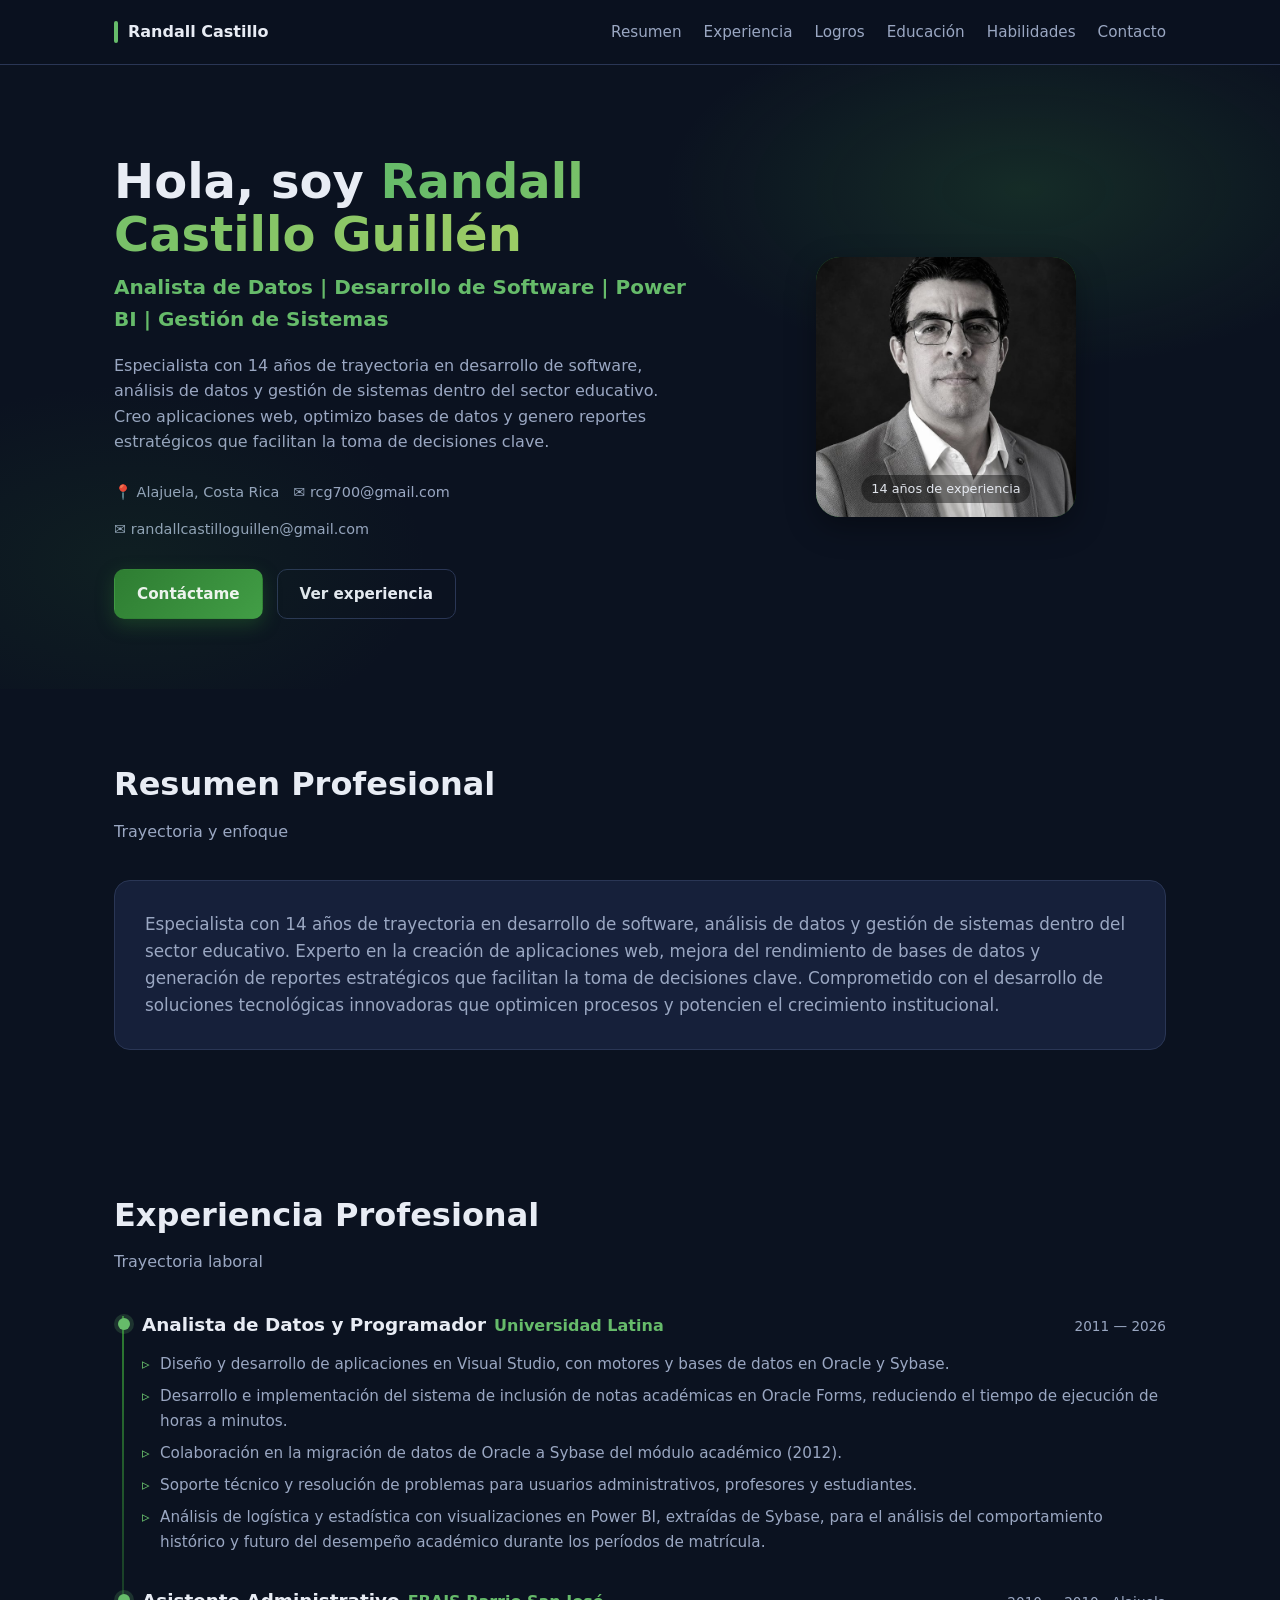
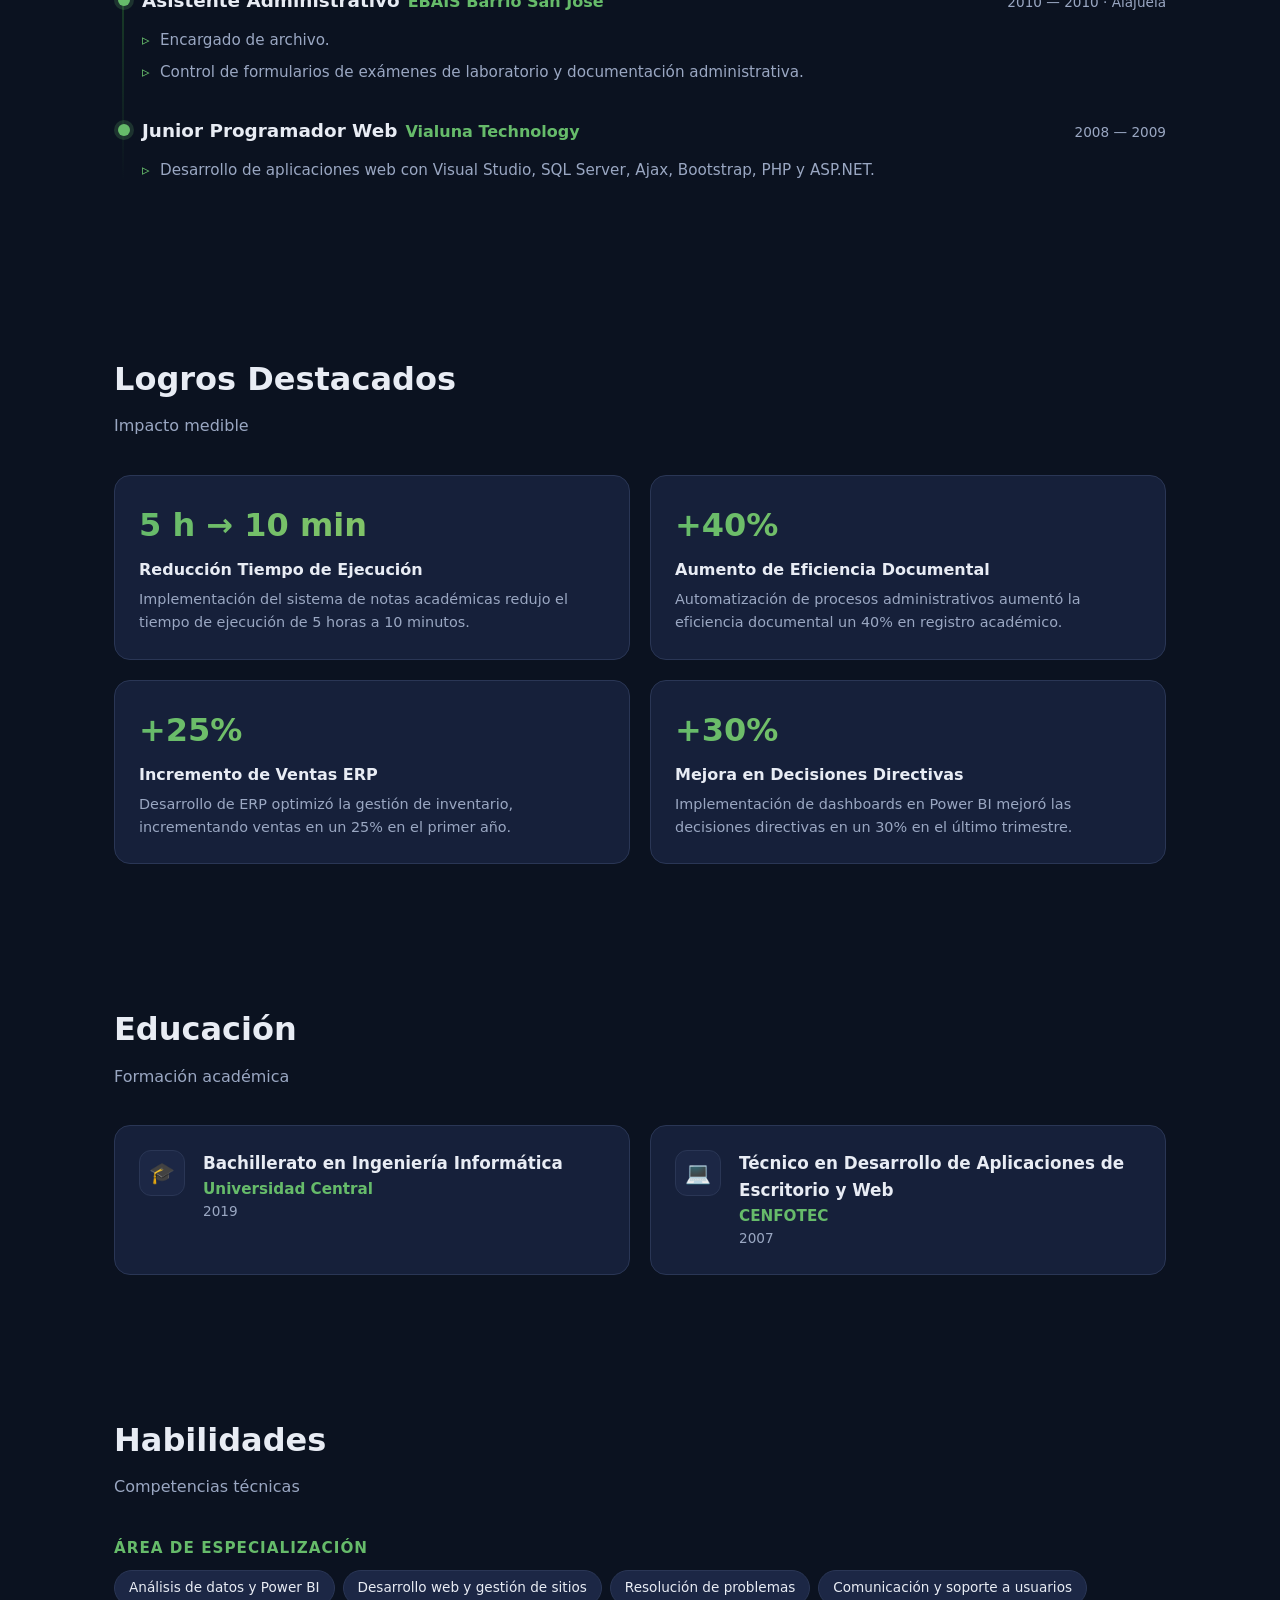
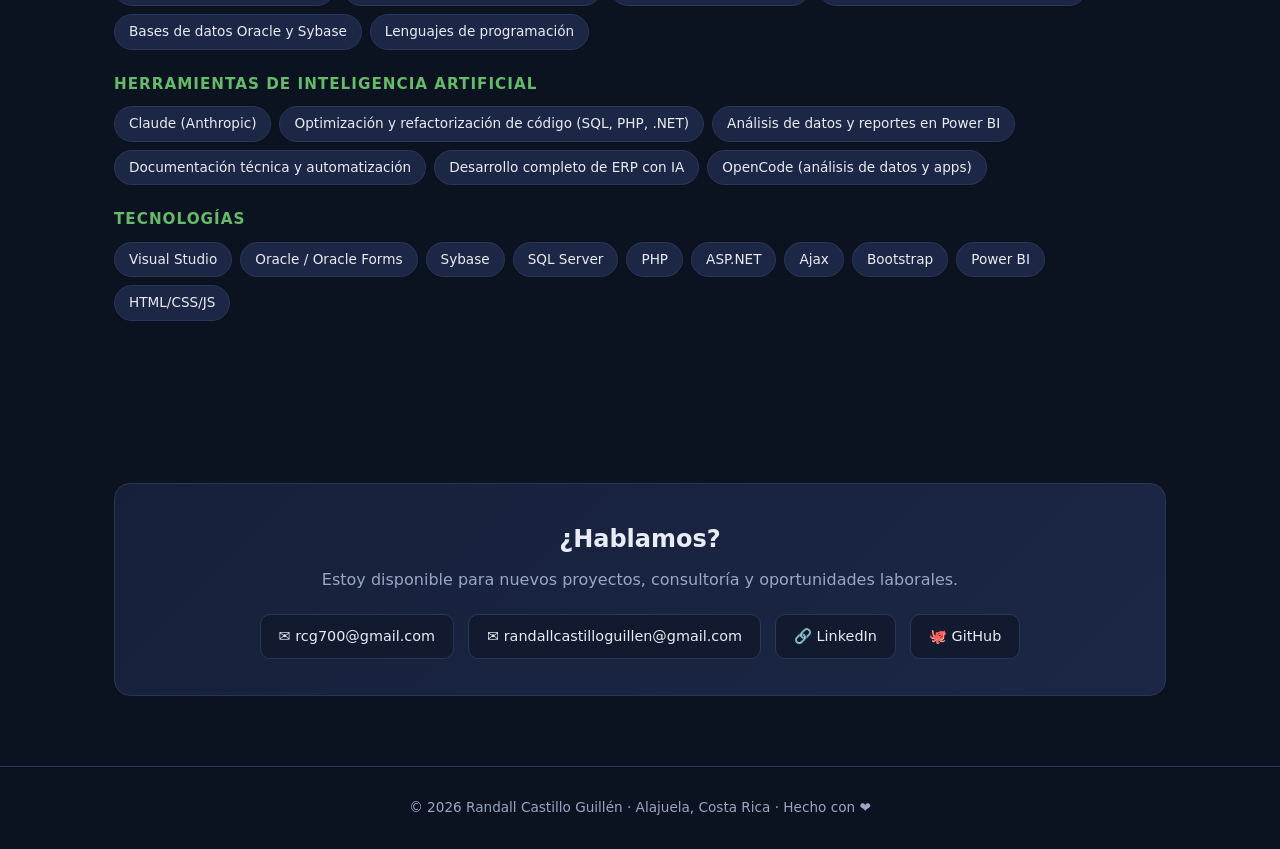
==== index.html @ 403d32d6 "Initial commit: CV web page for Randall Castillo Guillen" ====
<!DOCTYPE html>
<html lang="es">
<head>
<meta charset="UTF-8">
<meta name="viewport" content="width=device-width, initial-scale=1.0">
<title>Randall Castillo Guillén — Analista de Datos & Desarrollador de Software</title>
<meta name="description" content="Portafolio profesional de Randall Castillo Guillén: Analista de Datos, Desarrollo de Software, Power BI y Gestión de Sistemas. Alajuela, Costa Rica.">
<meta name="author" content="Randall Castillo Guillén">
<link rel="canonical" href="https://lab-linux.tailf228f3.ts.net:8443/cv/">
<link rel="icon" type="image/svg+xml" href="favicon.svg">
<link rel="preconnect" href="https://lab-linux.tailf228f3.ts.net">
<!-- Open Graph -->
<meta property="og:type" content="website">
<meta property="og:title" content="Randall Castillo Guillén — Analista de Datos & Desarrollador de Software">
<meta property="og:description" content="Portafolio profesional: Análisis de Datos, Desarrollo de Software, Power BI y Gestión de Sistemas. Alajuela, Costa Rica.">
<meta property="og:url" content="https://lab-linux.tailf228f3.ts.net:8443/cv/">
<meta property="og:image" content="https://lab-linux.tailf228f3.ts.net:8443/cv/profile.jpg">
<meta property="og:locale" content="es_CR">
<!-- Twitter -->
<meta name="twitter:card" content="summary_large_image">
<meta name="twitter:title" content="Randall Castillo Guillén — Analista de Datos & Desarrollador de Software">
<meta name="twitter:description" content="Portafolio profesional: Análisis de Datos, Desarrollo de Software, Power BI y Gestión de Sistemas.">
<meta name="twitter:image" content="https://lab-linux.tailf228f3.ts.net:8443/cv/profile.jpg">
<link rel="stylesheet" href="styles.css">
</head>
<body>

<nav>
  <div class="container">
    <div class="logo logo7"><div class="bar"></div>Randall Castillo</div>
    <button class="menu-btn" id="menuBtn" aria-label="Menú" type="button">☰</button>
    <ul class="navlinks">
      <li><a href="#resumen">Resumen</a></li>
      <li><a href="#experiencia">Experiencia</a></li>
      <li><a href="#logros">Logros</a></li>
      <li><a href="#educacion">Educación</a></li>
      <li><a href="#habilidades">Habilidades</a></li>
      <li><a href="#contacto">Contacto</a></li>
    </ul>
  </div>
</nav>

<header class="hero">
  <div class="container">
    <div class="hero-grid">
      <div>
        <h1>Hola, soy <span class="name">Randall Castillo Guillén</span></h1>
        <div class="role">Analista de Datos | Desarrollo de Software | Power BI | Gestión de Sistemas</div>
        <p>Especialista con 14 años de trayectoria en desarrollo de software, análisis de datos y gestión de sistemas dentro del sector educativo. Creo aplicaciones web, optimizo bases de datos y genero reportes estratégicos que facilitan la toma de decisiones clave.</p>
        <div class="meta">
          <span>📍 Alajuela, Costa Rica</span>
          <span>✉️ rcg700@gmail.com</span>
          <span>✉️ randallcastilloguillen@gmail.com</span>
        </div>
        <div class="cta">
          <a class="btn btn-primary" href="#contacto">Contáctame</a>
          <a class="btn btn-ghost" href="#experiencia">Ver experiencia</a>
        </div>
      </div>
      <div class="avatar" aria-label="Foto de Randall Castillo Guillén">
        <img src="profile.jpg?v=2" alt="Foto de Randall Castillo Guillén" width="260" height="260" loading="lazy" decoding="async">
        <small>14 años de experiencia</small>
      </div>
    </div>
  </div>
</header>

<section id="resumen">
  <div class="container">
    <h2 class="section-title">Resumen Profesional</h2>
    <p class="section-sub">Trayectoria y enfoque</p>
    <div class="summary">
      <p>Especialista con 14 años de trayectoria en desarrollo de software, análisis de datos y gestión de sistemas dentro del sector educativo. Experto en la creación de aplicaciones web, mejora del rendimiento de bases de datos y generación de reportes estratégicos que facilitan la toma de decisiones clave. Comprometido con el desarrollo de soluciones tecnológicas innovadoras que optimicen procesos y potencien el crecimiento institucional.</p>
    </div>
  </div>
</section>

<section id="experiencia">
  <div class="container">
    <h2 class="section-title">Experiencia Profesional</h2>
    <p class="section-sub">Trayectoria laboral</p>
    <div class="timeline">
      <div class="titem">
        <div class="head">
          <h3>Analista de Datos y Programador</h3>
          <span class="org">Universidad Latina</span>
          <span class="date">2011 — 2026</span>
        </div>
        <ul>
          <li>Diseño y desarrollo de aplicaciones en Visual Studio, con motores y bases de datos en Oracle y Sybase.</li>
          <li>Desarrollo e implementación del sistema de inclusión de notas académicas en Oracle Forms, reduciendo el tiempo de ejecución de horas a minutos.</li>
          <li>Colaboración en la migración de datos de Oracle a Sybase del módulo académico (2012).</li>
          <li>Soporte técnico y resolución de problemas para usuarios administrativos, profesores y estudiantes.</li>
          <li>Análisis de logística y estadística con visualizaciones en Power BI, extraídas de Sybase, para el análisis del comportamiento histórico y futuro del desempeño académico durante los períodos de matrícula.</li>
        </ul>
      </div>
      <div class="titem">
        <div class="head">
          <h3>Asistente Administrativo</h3>
          <span class="org">EBAIS Barrio San José</span>
          <span class="date">2010 — 2010 · Alajuela</span>
        </div>
        <ul>
          <li>Encargado de archivo.</li>
          <li>Control de formularios de exámenes de laboratorio y documentación administrativa.</li>
        </ul>
      </div>
      <div class="titem">
        <div class="head">
          <h3>Junior Programador Web</h3>
          <span class="org">Vialuna Technology</span>
          <span class="date">2008 — 2009</span>
        </div>
        <ul>
          <li>Desarrollo de aplicaciones web con Visual Studio, SQL Server, Ajax, Bootstrap, PHP y ASP.NET.</li>
        </ul>
      </div>
    </div>
  </div>
</section>

<section id="logros">
  <div class="container">
    <h2 class="section-title">Logros Destacados</h2>
    <p class="section-sub">Impacto medible</p>
    <div class="grid grid-2">
      <div class="card ach">
        <div class="metric">5 h → 10 min</div>
        <h4>Reducción Tiempo de Ejecución</h4>
        <p>Implementación del sistema de notas académicas redujo el tiempo de ejecución de 5 horas a 10 minutos.</p>
      </div>
      <div class="card ach">
        <div class="metric">+40%</div>
        <h4>Aumento de Eficiencia Documental</h4>
        <p>Automatización de procesos administrativos aumentó la eficiencia documental un 40% en registro académico.</p>
      </div>
      <div class="card ach">
        <div class="metric">+25%</div>
        <h4>Incremento de Ventas ERP</h4>
        <p>Desarrollo de ERP optimizó la gestión de inventario, incrementando ventas en un 25% en el primer año.</p>
      </div>
      <div class="card ach">
        <div class="metric">+30%</div>
        <h4>Mejora en Decisiones Directivas</h4>
        <p>Implementación de dashboards en Power BI mejoró las decisiones directivas en un 30% en el último trimestre.</p>
      </div>
    </div>
  </div>
</section>

<section id="educacion">
  <div class="container">
    <h2 class="section-title">Educación</h2>
    <p class="section-sub">Formación académica</p>
    <div class="grid grid-2">
      <div class="card edu-item">
        <div class="edu-icon">🎓</div>
        <div>
          <h3>Bachillerato en Ingeniería Informática</h3>
          <div class="inst">Universidad Central</div>
          <div class="yr">2019</div>
        </div>
      </div>
      <div class="card edu-item">
        <div class="edu-icon">💻</div>
        <div>
          <h3>Técnico en Desarrollo de Aplicaciones de Escritorio y Web</h3>
          <div class="inst">CENFOTEC</div>
          <div class="yr">2007</div>
        </div>
      </div>
    </div>
  </div>
</section>

<section id="habilidades">
  <div class="container">
    <h2 class="section-title">Habilidades</h2>
    <p class="section-sub">Competencias técnicas</p>
    <div class="skill-group">
      <h4>Área de Especialización</h4>
      <div class="chips">
        <span class="chip">Análisis de datos y Power BI</span>
        <span class="chip">Desarrollo web y gestión de sitios</span>
        <span class="chip">Resolución de problemas</span>
        <span class="chip">Comunicación y soporte a usuarios</span>
        <span class="chip">Bases de datos Oracle y Sybase</span>
        <span class="chip">Lenguajes de programación</span>
      </div>
    </div>
    <div class="skill-group">
      <h4>Herramientas de Inteligencia Artificial</h4>
      <div class="chips">
        <span class="chip">Claude (Anthropic)</span>
        <span class="chip">Optimización y refactorización de código (SQL, PHP, .NET)</span>
        <span class="chip">Análisis de datos y reportes en Power BI</span>
        <span class="chip">Documentación técnica y automatización</span>
        <span class="chip">Desarrollo completo de ERP con IA</span>
        <span class="chip">OpenCode (análisis de datos y apps)</span>
      </div>
    </div>
    <div class="skill-group">
      <h4>Tecnologías</h4>
      <div class="chips">
        <span class="chip">Visual Studio</span>
        <span class="chip">Oracle / Oracle Forms</span>
        <span class="chip">Sybase</span>
        <span class="chip">SQL Server</span>
        <span class="chip">PHP</span>
        <span class="chip">ASP.NET</span>
        <span class="chip">Ajax</span>
        <span class="chip">Bootstrap</span>
        <span class="chip">Power BI</span>
        <span class="chip">HTML/CSS/JS</span>
      </div>
    </div>
  </div>
</section>

<section id="contacto">
  <div class="container">
    <div class="contact">
      <h3>¿Hablamos?</h3>
      <p>Estoy disponible para nuevos proyectos, consultoría y oportunidades laborales.</p>
      <div class="contact-links">
        <a href="mailto:rcg700@gmail.com">✉️ rcg700@gmail.com</a>
        <a href="mailto:randallcastilloguillen@gmail.com">✉️ randallcastilloguillen@gmail.com</a>
        <a href="https://www.linkedin.com/in/randall-castillol-5161174b/" target="_blank" rel="noopener noreferrer">🔗 LinkedIn</a>
        <a href="https://github.com/rcg700-cmd" target="_blank" rel="noopener noreferrer">🐙 GitHub</a>
      </div>
    </div>
  </div>
</section>

<footer>
  <div class="container">
    © 2026 Randall Castillo Guillén · Alajuela, Costa Rica · Hecho con ❤️
  </div>
</footer>

<script src="script.js" defer></script>
</body>
</html>
---- styles.css ----
:root{
  --bg:#0b1220;
  --bg2:#111a2e;
  --card:#16203a;
  --card2:#1c2745;
  --text:#e8ecf4;
  --muted:#9aa7c2;
  --accent:#2E7D32;
  --accent2:#43A047;
  --accent3:#66BB6A;
  --line:#2a3655;
  --shadow:0 10px 30px rgba(0,0,0,.35);
}
*{box-sizing:border-box;margin:0;padding:0}
html{scroll-behavior:smooth}
body{font-family:'Segoe UI',system-ui,-apple-system,Roboto,Arial,sans-serif;background:var(--bg);color:var(--text);line-height:1.6;overflow-x:hidden}
a{color:var(--accent3);text-decoration:none}
a:hover{text-decoration:underline}
.container{max-width:1100px;margin:0 auto;padding:0 24px}

/* NAV */
nav{position:sticky;top:0;z-index:50;background:rgba(11,18,32,.85);backdrop-filter:blur(10px);border-bottom:1px solid var(--line)}
nav .container{display:flex;align-items:center;justify-content:space-between;height:64px}
.logo7{display:flex;align-items:center;gap:10px;font-weight:600;font-size:1rem;color:var(--text)}
.logo7 .bar{width:4px;height:22px;background:var(--accent3);border-radius:2px}
.navlinks{display:flex;gap:22px;list-style:none}
.navlinks a{color:var(--muted);font-size:.95rem;transition:color .2s}
.navlinks a:hover{color:var(--text);text-decoration:none}
.menu-btn{display:none;background:none;border:none;color:var(--text);font-size:1.5rem;cursor:pointer}

/* HERO */
.hero{padding:90px 0 70px;position:relative;overflow:hidden}
.hero::before{content:'';position:absolute;inset:0;background:radial-gradient(600px 300px at 80% 20%,rgba(67,160,71,.18),transparent 60%),radial-gradient(500px 300px at 10% 80%,rgba(46,125,50,.12),transparent 60%);pointer-events:none}
.hero-grid{display:grid;grid-template-columns:1.3fr 1fr;gap:40px;align-items:center}
.hero h1{font-size:3rem;line-height:1.1;margin-bottom:10px}
.hero h1 .name{background:linear-gradient(90deg,var(--accent3),#9CCC65);-webkit-background-clip:text;background-clip:text;color:transparent}
.hero .role{font-size:1.25rem;color:var(--accent3);font-weight:600;margin-bottom:18px}
.hero p{color:var(--muted);max-width:560px;margin-bottom:26px}
.hero .meta{display:flex;flex-wrap:wrap;gap:14px;color:var(--muted);font-size:.9rem;margin-bottom:28px}
.hero .meta span{display:inline-flex;align-items:center;gap:6px}
.cta{display:flex;gap:14px;flex-wrap:wrap}
.btn{display:inline-block;padding:12px 22px;border-radius:10px;font-weight:600;font-size:.95rem;transition:transform .15s,box-shadow .2s;cursor:pointer;border:1px solid transparent}
.btn-primary{background:linear-gradient(135deg,var(--accent),var(--accent2));color:#fff;box-shadow:0 6px 18px rgba(46,125,50,.35)}
.btn-primary:hover{transform:translateY(-2px);text-decoration:none}
.btn-ghost{background:transparent;border-color:var(--line);color:var(--text)}
.btn-ghost:hover{border-color:var(--accent3);text-decoration:none}
.avatar{width:260px;height:260px;border-radius:24px;overflow:hidden;display:flex;align-items:center;justify-content:center;box-shadow:var(--shadow);margin:0 auto;position:relative;background:linear-gradient(135deg,var(--accent),#1B5E20)}
.avatar img{width:100%;height:100%;object-fit:cover;display:block}
.avatar small{position:absolute;bottom:14px;left:50%;transform:translateX(-50%);font-size:.8rem;font-weight:500;opacity:.95;background:rgba(0,0,0,.45);padding:4px 10px;border-radius:999px;white-space:nowrap}

/* SECTIONS */
section{padding:70px 0}
.section-title{font-size:2rem;margin-bottom:8px}
.section-sub{color:var(--muted);margin-bottom:36px;max-width:640px}
.card{background:var(--card);border:1px solid var(--line);border-radius:16px;padding:24px;transition:transform .2s,border-color .2s}
.card:hover{transform:translateY(-3px);border-color:var(--accent3)}
.grid{display:grid;gap:20px}
.grid-2{grid-template-columns:repeat(2,1fr)}
.grid-3{grid-template-columns:repeat(3,1fr)}

/* RESUMEN */
.summary{background:var(--card);border:1px solid var(--line);border-radius:16px;padding:30px}
.summary p{color:var(--muted);font-size:1.05rem}

/* EXPERIENCIA */
.timeline{position:relative;padding-left:28px}
.timeline::before{content:'';position:absolute;left:8px;top:6px;bottom:6px;width:2px;background:linear-gradient(var(--accent),transparent)}
.titem{position:relative;margin-bottom:28px}
.titem::before{content:'';position:absolute;left:-24px;top:8px;width:12px;height:12px;border-radius:50%;background:var(--accent3);box-shadow:0 0 0 4px rgba(102,187,106,.2)}
.titem .head{display:flex;flex-wrap:wrap;align-items:baseline;gap:8px;margin-bottom:6px}
.titem h3{font-size:1.15rem}
.titem .org{color:var(--accent3);font-weight:600}
.titem .date{color:var(--muted);font-size:.85rem;margin-left:auto}
.titem ul{list-style:none;padding-left:0;margin-top:8px}
.titem ul li{color:var(--muted);font-size:.95rem;padding:4px 0 4px 18px;position:relative}
.titem ul li::before{content:'▹';position:absolute;left:0;color:var(--accent3)}

/* LOGROS */
.ach{display:flex;flex-direction:column;gap:6px}
.ach .metric{font-size:2rem;font-weight:800;background:linear-gradient(90deg,var(--accent3),#9CCC65);-webkit-background-clip:text;background-clip:text;color:transparent}
.ach h4{font-size:1rem}
.ach p{color:var(--muted);font-size:.9rem}

/* EDUCACION */
.edu-item{display:flex;gap:18px;align-items:flex-start}
.edu-icon{width:46px;height:46px;border-radius:12px;background:var(--card2);display:flex;align-items:center;justify-content:center;font-size:1.3rem;flex-shrink:0;border:1px solid var(--line)}
.edu-item h3{font-size:1.05rem}
.edu-item .inst{color:var(--accent3);font-weight:600;font-size:.95rem}
.edu-item .yr{color:var(--muted);font-size:.85rem}

/* SKILLS */
.skill-group{margin-bottom:22px}
.skill-group h4{color:var(--accent3);margin-bottom:10px;font-size:.95rem;text-transform:uppercase;letter-spacing:1px}
.chips{display:flex;flex-wrap:wrap;gap:8px}
.chip{background:var(--card2);border:1px solid var(--line);padding:6px 14px;border-radius:999px;font-size:.85rem;color:var(--text);transition:border-color .2s,background .2s}
.chip:hover{border-color:var(--accent3);background:rgba(102,187,106,.08)}

/* CONTACTO */
.contact{background:linear-gradient(135deg,var(--card),var(--card2));border:1px solid var(--line);border-radius:16px;padding:36px;text-align:center}
.contact h3{font-size:1.5rem;margin-bottom:8px}
.contact p{color:var(--muted);margin-bottom:22px}
.contact-links{display:flex;flex-wrap:wrap;justify-content:center;gap:14px}
.contact-links a{display:inline-flex;align-items:center;gap:8px;padding:10px 18px;border-radius:10px;background:var(--bg2);border:1px solid var(--line);color:var(--text);font-size:.9rem}
.contact-links a:hover{border-color:var(--accent3);text-decoration:none}

footer{padding:30px 0;border-top:1px solid var(--line);color:var(--muted);font-size:.85rem;text-align:center}

/* RESPONSIVE */
@media (max-width:820px){
  .hero-grid{grid-template-columns:1fr;text-align:center}
  .hero p{margin:0 auto 26px}
  .hero .meta{justify-content:center}
  .cta{justify-content:center}
  .avatar{width:200px;height:200px;font-size:4rem;margin-top:10px}
  .hero h1{font-size:2.4rem}
  .grid-2,.grid-3{grid-template-columns:1fr}
  .navlinks{display:none;position:absolute;top:64px;left:0;right:0;background:var(--bg2);flex-direction:column;padding:16px 24px;border-bottom:1px solid var(--line)}
  .navlinks.open{display:flex}
  .menu-btn{display:block}
}
@media (max-width:480px){
  .hero h1{font-size:2rem}
  .section-title{font-size:1.6rem}
}
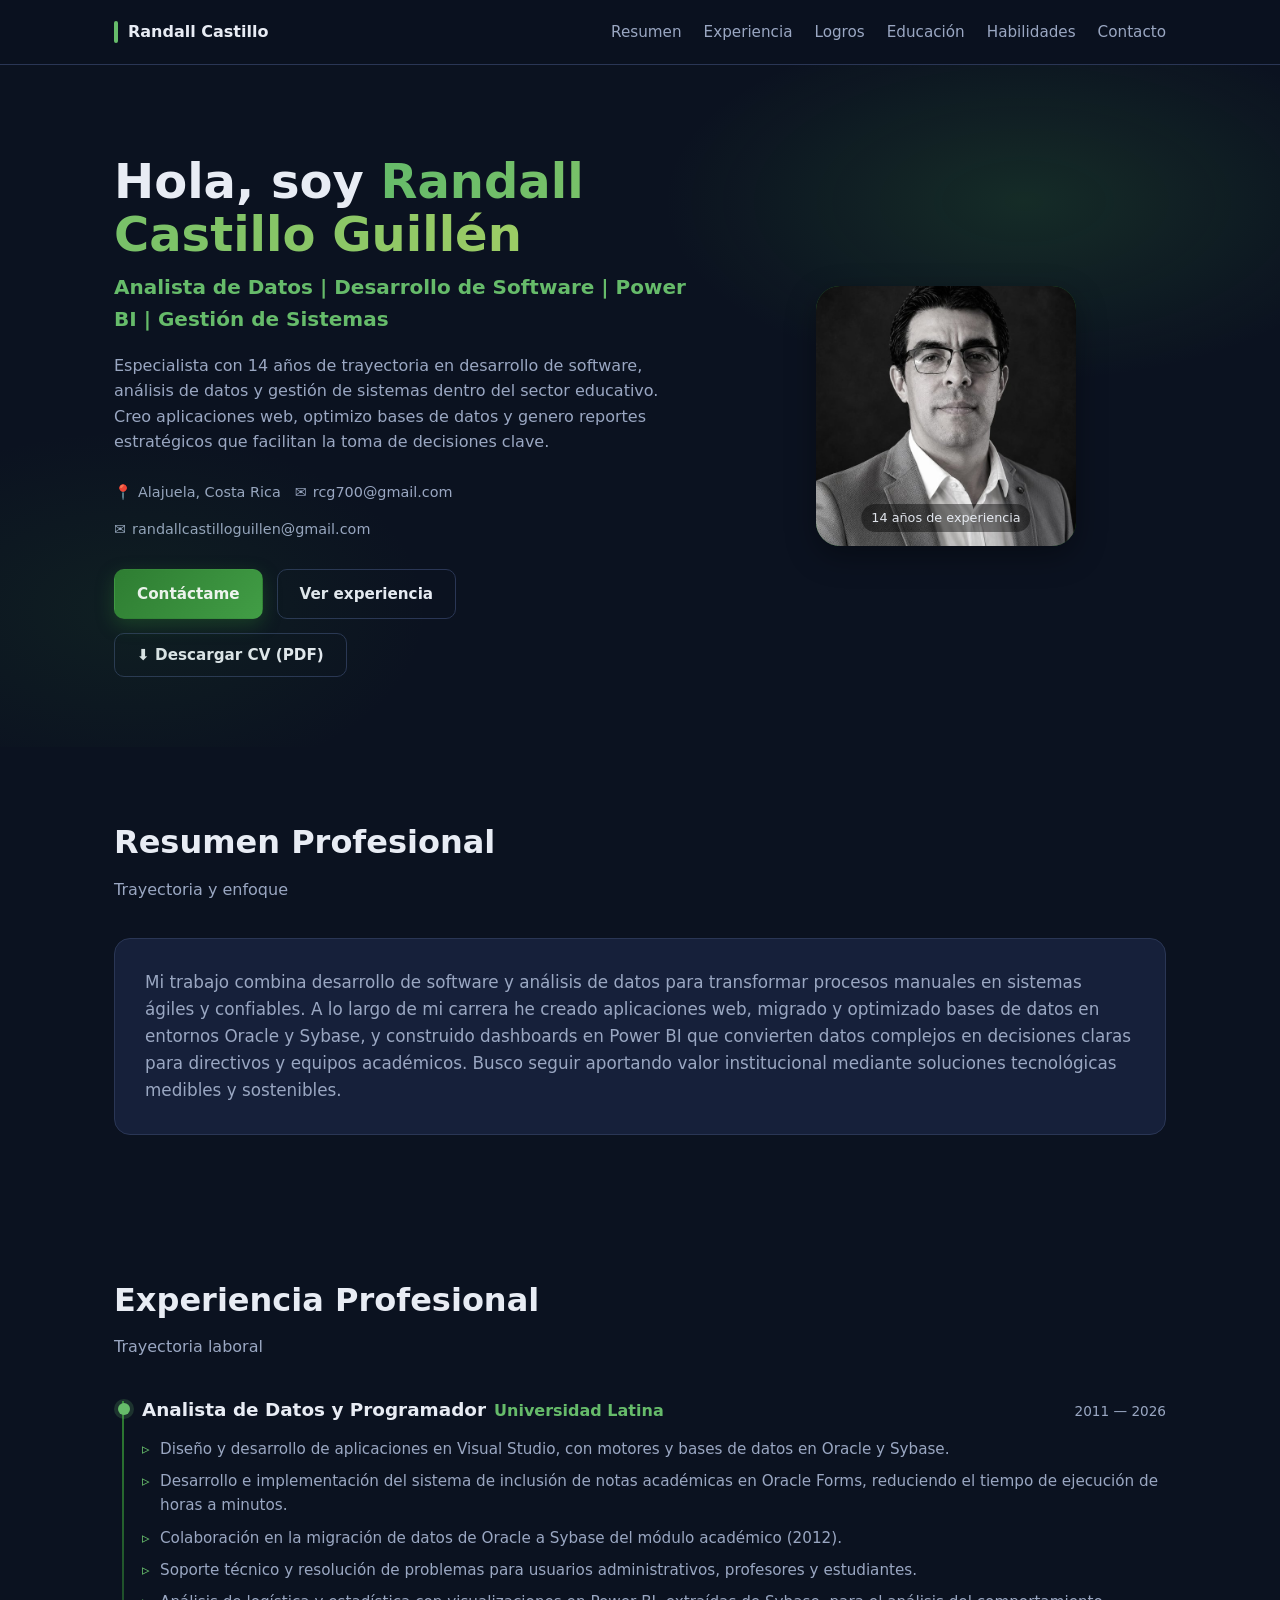
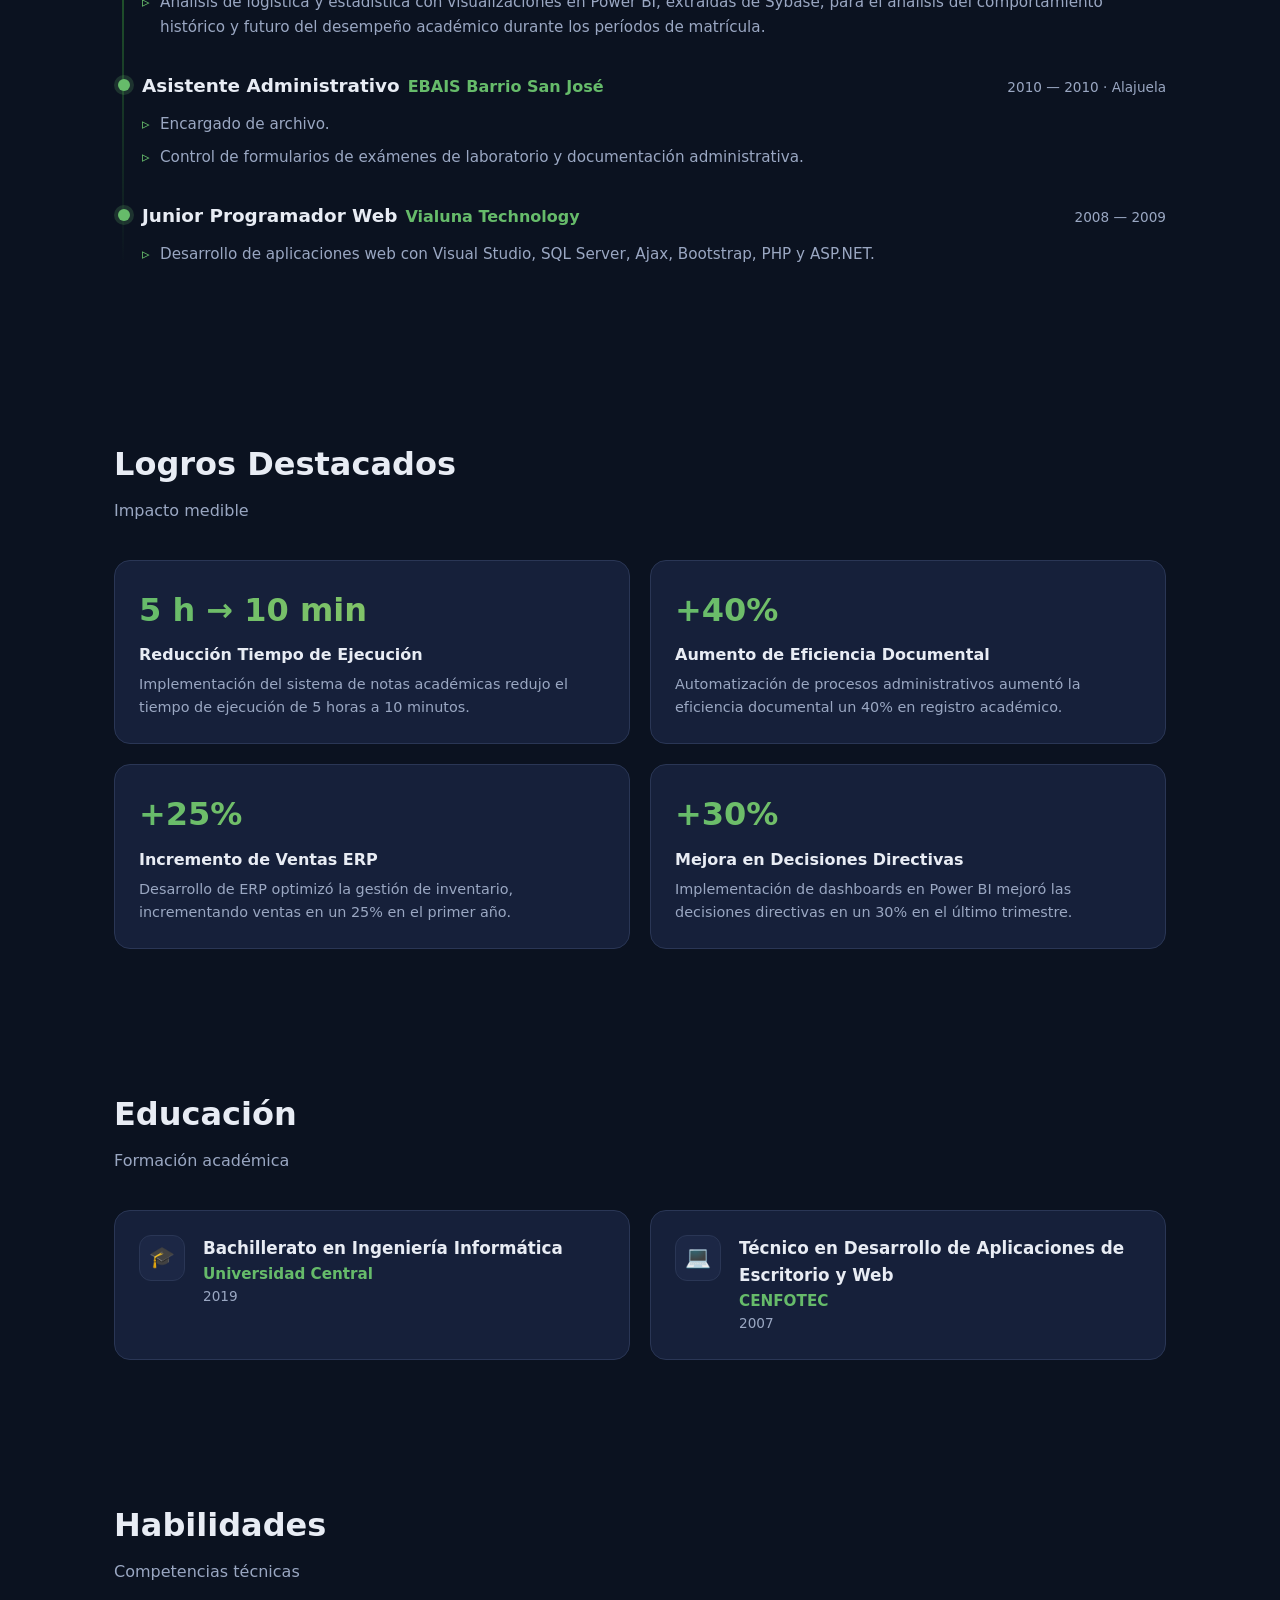
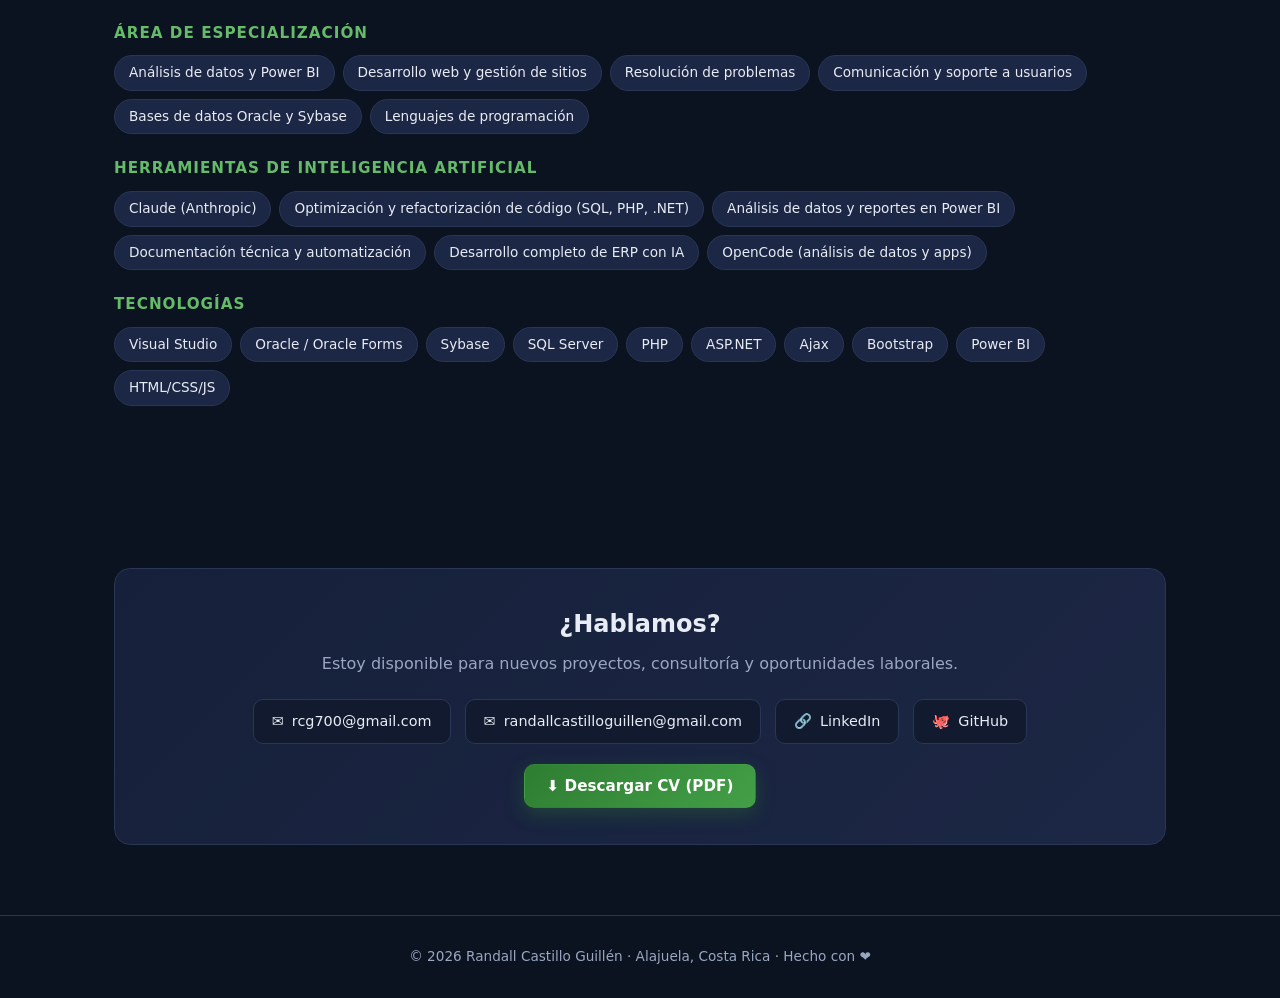
==== commit 895fe77f: "feat: mejora SEO, accesibilidad y agrega descarga de CV en PDF" ====
--- a/index.html
+++ b/index.html
@@ -6,30 +6,69 @@
 <title>Randall Castillo Guillén — Analista de Datos & Desarrollador de Software</title>
 <meta name="description" content="Portafolio profesional de Randall Castillo Guillén: Analista de Datos, Desarrollo de Software, Power BI y Gestión de Sistemas. Alajuela, Costa Rica.">
 <meta name="author" content="Randall Castillo Guillén">
+<meta name="theme-color" content="#0b1220">
 <link rel="canonical" href="https://lab-linux.tailf228f3.ts.net:8443/cv/">
 <link rel="icon" type="image/svg+xml" href="favicon.svg">
+<link rel="apple-touch-icon" href="apple-touch-icon.png">
 <link rel="preconnect" href="https://lab-linux.tailf228f3.ts.net">
 <!-- Open Graph -->
 <meta property="og:type" content="website">
 <meta property="og:title" content="Randall Castillo Guillén — Analista de Datos & Desarrollador de Software">
 <meta property="og:description" content="Portafolio profesional: Análisis de Datos, Desarrollo de Software, Power BI y Gestión de Sistemas. Alajuela, Costa Rica.">
 <meta property="og:url" content="https://lab-linux.tailf228f3.ts.net:8443/cv/">
-<meta property="og:image" content="https://lab-linux.tailf228f3.ts.net:8443/cv/profile.jpg">
+<meta property="og:image" content="https://lab-linux.tailf228f3.ts.net:8443/cv/og-image.png">
+<meta property="og:image:width" content="1200">
+<meta property="og:image:height" content="630">
 <meta property="og:locale" content="es_CR">
 <!-- Twitter -->
 <meta name="twitter:card" content="summary_large_image">
 <meta name="twitter:title" content="Randall Castillo Guillén — Analista de Datos & Desarrollador de Software">
 <meta name="twitter:description" content="Portafolio profesional: Análisis de Datos, Desarrollo de Software, Power BI y Gestión de Sistemas.">
-<meta name="twitter:image" content="https://lab-linux.tailf228f3.ts.net:8443/cv/profile.jpg">
+<meta name="twitter:image" content="https://lab-linux.tailf228f3.ts.net:8443/cv/og-image.png">
 <link rel="stylesheet" href="styles.css">
+<!-- Datos estructurados (JSON-LD) -->
+<script type="application/ld+json">
+{
+  "@context": "https://schema.org",
+  "@type": "Person",
+  "name": "Randall Castillo Guillén",
+  "jobTitle": "Analista de Datos y Desarrollador de Software",
+  "email": "mailto:rcg700@gmail.com",
+  "url": "https://lab-linux.tailf228f3.ts.net:8443/cv/",
+  "image": "https://lab-linux.tailf228f3.ts.net:8443/cv/profile.jpg",
+  "address": {
+    "@type": "PostalAddress",
+    "addressLocality": "Alajuela",
+    "addressCountry": "CR"
+  },
+  "sameAs": [
+    "https://www.linkedin.com/in/randall-castillol-5161174b/",
+    "https://github.com/rcg700-cmd"
+  ],
+  "knowsAbout": [
+    "Análisis de datos",
+    "Power BI",
+    "Desarrollo de software",
+    "Bases de datos Oracle",
+    "Sybase",
+    "SQL Server",
+    "ASP.NET",
+    "PHP",
+    "Gestión de sistemas"
+  ],
+  "knowsLanguage": ["es"]
+}
+</script>
 </head>
 <body>
 
+<a class="skip-link" href="#main">Saltar al contenido principal</a>
+
 <nav>
   <div class="container">
     <div class="logo logo7"><div class="bar"></div>Randall Castillo</div>
-    <button class="menu-btn" id="menuBtn" aria-label="Menú" type="button">☰</button>
-    <ul class="navlinks">
+    <button class="menu-btn" id="menuBtn" aria-label="Menú" aria-expanded="false" aria-controls="navlinks" type="button"><span aria-hidden="true">☰</span></button>
+    <ul class="navlinks" id="navlinks">
       <li><a href="#resumen">Resumen</a></li>
       <li><a href="#experiencia">Experiencia</a></li>
       <li><a href="#logros">Logros</a></li>
@@ -40,6 +79,8 @@
   </div>
 </nav>
 
+<main id="main" tabindex="-1">
+
 <header class="hero">
   <div class="container">
     <div class="hero-grid">
@@ -48,17 +89,18 @@
         <div class="role">Analista de Datos | Desarrollo de Software | Power BI | Gestión de Sistemas</div>
         <p>Especialista con 14 años de trayectoria en desarrollo de software, análisis de datos y gestión de sistemas dentro del sector educativo. Creo aplicaciones web, optimizo bases de datos y genero reportes estratégicos que facilitan la toma de decisiones clave.</p>
         <div class="meta">
-          <span>📍 Alajuela, Costa Rica</span>
-          <span>✉️ rcg700@gmail.com</span>
-          <span>✉️ randallcastilloguillen@gmail.com</span>
+          <span><span aria-hidden="true">📍</span> Alajuela, Costa Rica</span>
+          <span><span aria-hidden="true">✉️</span> rcg700@gmail.com</span>
+          <span><span aria-hidden="true">✉️</span> randallcastilloguillen@gmail.com</span>
         </div>
         <div class="cta">
           <a class="btn btn-primary" href="#contacto">Contáctame</a>
           <a class="btn btn-ghost" href="#experiencia">Ver experiencia</a>
+          <button class="btn btn-ghost js-print" type="button"><span aria-hidden="true">⬇️</span> Descargar CV (PDF)</button>
         </div>
       </div>
       <div class="avatar" aria-label="Foto de Randall Castillo Guillén">
-        <img src="profile.jpg?v=2" alt="Foto de Randall Castillo Guillén" width="260" height="260" loading="lazy" decoding="async">
+        <img src="profile.jpg?v=2" alt="Foto de Randall Castillo Guillén" width="260" height="260" fetchpriority="high" decoding="async">
         <small>14 años de experiencia</small>
       </div>
     </div>
@@ -70,7 +112,7 @@
     <h2 class="section-title">Resumen Profesional</h2>
     <p class="section-sub">Trayectoria y enfoque</p>
     <div class="summary">
-      <p>Especialista con 14 años de trayectoria en desarrollo de software, análisis de datos y gestión de sistemas dentro del sector educativo. Experto en la creación de aplicaciones web, mejora del rendimiento de bases de datos y generación de reportes estratégicos que facilitan la toma de decisiones clave. Comprometido con el desarrollo de soluciones tecnológicas innovadoras que optimicen procesos y potencien el crecimiento institucional.</p>
+      <p>Mi trabajo combina desarrollo de software y análisis de datos para transformar procesos manuales en sistemas ágiles y confiables. A lo largo de mi carrera he creado aplicaciones web, migrado y optimizado bases de datos en entornos Oracle y Sybase, y construido dashboards en Power BI que convierten datos complejos en decisiones claras para directivos y equipos académicos. Busco seguir aportando valor institucional mediante soluciones tecnológicas medibles y sostenibles.</p>
     </div>
   </div>
 </section>
@@ -126,22 +168,22 @@
     <div class="grid grid-2">
       <div class="card ach">
         <div class="metric">5 h → 10 min</div>
-        <h4>Reducción Tiempo de Ejecución</h4>
+        <h3>Reducción Tiempo de Ejecución</h3>
         <p>Implementación del sistema de notas académicas redujo el tiempo de ejecución de 5 horas a 10 minutos.</p>
       </div>
       <div class="card ach">
         <div class="metric">+40%</div>
-        <h4>Aumento de Eficiencia Documental</h4>
+        <h3>Aumento de Eficiencia Documental</h3>
         <p>Automatización de procesos administrativos aumentó la eficiencia documental un 40% en registro académico.</p>
       </div>
       <div class="card ach">
         <div class="metric">+25%</div>
-        <h4>Incremento de Ventas ERP</h4>
+        <h3>Incremento de Ventas ERP</h3>
         <p>Desarrollo de ERP optimizó la gestión de inventario, incrementando ventas en un 25% en el primer año.</p>
       </div>
       <div class="card ach">
         <div class="metric">+30%</div>
-        <h4>Mejora en Decisiones Directivas</h4>
+        <h3>Mejora en Decisiones Directivas</h3>
         <p>Implementación de dashboards en Power BI mejoró las decisiones directivas en un 30% en el último trimestre.</p>
       </div>
     </div>
@@ -154,7 +196,7 @@
     <p class="section-sub">Formación académica</p>
     <div class="grid grid-2">
       <div class="card edu-item">
-        <div class="edu-icon">🎓</div>
+        <div class="edu-icon" aria-hidden="true">🎓</div>
         <div>
           <h3>Bachillerato en Ingeniería Informática</h3>
           <div class="inst">Universidad Central</div>
@@ -162,7 +204,7 @@
         </div>
       </div>
       <div class="card edu-item">
-        <div class="edu-icon">💻</div>
+        <div class="edu-icon" aria-hidden="true">💻</div>
         <div>
           <h3>Técnico en Desarrollo de Aplicaciones de Escritorio y Web</h3>
           <div class="inst">CENFOTEC</div>
@@ -178,7 +220,7 @@
     <h2 class="section-title">Habilidades</h2>
     <p class="section-sub">Competencias técnicas</p>
     <div class="skill-group">
-      <h4>Área de Especialización</h4>
+      <h3>Área de Especialización</h3>
       <div class="chips">
         <span class="chip">Análisis de datos y Power BI</span>
         <span class="chip">Desarrollo web y gestión de sitios</span>
@@ -189,7 +231,7 @@
       </div>
     </div>
     <div class="skill-group">
-      <h4>Herramientas de Inteligencia Artificial</h4>
+      <h3>Herramientas de Inteligencia Artificial</h3>
       <div class="chips">
         <span class="chip">Claude (Anthropic)</span>
         <span class="chip">Optimización y refactorización de código (SQL, PHP, .NET)</span>
@@ -200,7 +242,7 @@
       </div>
     </div>
     <div class="skill-group">
-      <h4>Tecnologías</h4>
+      <h3>Tecnologías</h3>
       <div class="chips">
         <span class="chip">Visual Studio</span>
         <span class="chip">Oracle / Oracle Forms</span>
@@ -220,21 +262,24 @@
 <section id="contacto">
   <div class="container">
     <div class="contact">
-      <h3>¿Hablamos?</h3>
+      <h2>¿Hablamos?</h2>
       <p>Estoy disponible para nuevos proyectos, consultoría y oportunidades laborales.</p>
       <div class="contact-links">
-        <a href="mailto:rcg700@gmail.com">✉️ rcg700@gmail.com</a>
-        <a href="mailto:randallcastilloguillen@gmail.com">✉️ randallcastilloguillen@gmail.com</a>
-        <a href="https://www.linkedin.com/in/randall-castillol-5161174b/" target="_blank" rel="noopener noreferrer">🔗 LinkedIn</a>
-        <a href="https://github.com/rcg700-cmd" target="_blank" rel="noopener noreferrer">🐙 GitHub</a>
-      </div>
-    </div>
-  </div>
-</section>
+        <a href="mailto:rcg700@gmail.com"><span aria-hidden="true">✉️</span> rcg700@gmail.com</a>
+        <a href="mailto:randallcastilloguillen@gmail.com"><span aria-hidden="true">✉️</span> randallcastilloguillen@gmail.com</a>
+        <a href="https://www.linkedin.com/in/randall-castillol-5161174b/" target="_blank" rel="noopener noreferrer"><span aria-hidden="true">🔗</span> LinkedIn</a>
+        <a href="https://github.com/rcg700-cmd" target="_blank" rel="noopener noreferrer"><span aria-hidden="true">🐙</span> GitHub</a>
+      </div>
+      <button class="btn btn-primary js-print" type="button"><span aria-hidden="true">⬇️</span> Descargar CV (PDF)</button>
+    </div>
+  </div>
+</section>
+
+</main>
 
 <footer>
   <div class="container">
-    © 2026 Randall Castillo Guillén · Alajuela, Costa Rica · Hecho con ❤️
+    © 2026 Randall Castillo Guillén · Alajuela, Costa Rica · Hecho con <span aria-hidden="true">❤️</span>
   </div>
 </footer>
 
--- a/styles.css
+++ b/styles.css
@@ -17,6 +17,13 @@
 a{color:var(--accent3);text-decoration:none}
 a:hover{text-decoration:underline}
 .container{max-width:1100px;margin:0 auto;padding:0 24px}
+
+/* ACCESIBILIDAD */
+main:focus{outline:none}
+a:focus-visible,button:focus-visible{outline:2px solid var(--accent3);outline-offset:3px}
+.skip-link{position:fixed;left:-9999px;top:12px;z-index:200;background:var(--accent3);color:#0b1220;padding:10px 16px;border-radius:8px;font-weight:600}
+.skip-link:focus{left:16px}
+.skip-link:hover{text-decoration:none}
 
 /* NAV */
 nav{position:sticky;top:0;z-index:50;background:rgba(11,18,32,.85);backdrop-filter:blur(10px);border-bottom:1px solid var(--line)}
@@ -39,7 +46,7 @@
 .hero .meta{display:flex;flex-wrap:wrap;gap:14px;color:var(--muted);font-size:.9rem;margin-bottom:28px}
 .hero .meta span{display:inline-flex;align-items:center;gap:6px}
 .cta{display:flex;gap:14px;flex-wrap:wrap}
-.btn{display:inline-block;padding:12px 22px;border-radius:10px;font-weight:600;font-size:.95rem;transition:transform .15s,box-shadow .2s;cursor:pointer;border:1px solid transparent}
+.btn{display:inline-block;padding:12px 22px;border-radius:10px;font-weight:600;font-size:.95rem;font-family:inherit;transition:transform .15s,box-shadow .2s;cursor:pointer;border:1px solid transparent}
 .btn-primary{background:linear-gradient(135deg,var(--accent),var(--accent2));color:#fff;box-shadow:0 6px 18px rgba(46,125,50,.35)}
 .btn-primary:hover{transform:translateY(-2px);text-decoration:none}
 .btn-ghost{background:transparent;border-color:var(--line);color:var(--text)}
@@ -49,7 +56,7 @@
 .avatar small{position:absolute;bottom:14px;left:50%;transform:translateX(-50%);font-size:.8rem;font-weight:500;opacity:.95;background:rgba(0,0,0,.45);padding:4px 10px;border-radius:999px;white-space:nowrap}
 
 /* SECTIONS */
-section{padding:70px 0}
+section{padding:70px 0;scroll-margin-top:80px}
 .section-title{font-size:2rem;margin-bottom:8px}
 .section-sub{color:var(--muted);margin-bottom:36px;max-width:640px}
 .card{background:var(--card);border:1px solid var(--line);border-radius:16px;padding:24px;transition:transform .2s,border-color .2s}
@@ -78,7 +85,7 @@
 /* LOGROS */
 .ach{display:flex;flex-direction:column;gap:6px}
 .ach .metric{font-size:2rem;font-weight:800;background:linear-gradient(90deg,var(--accent3),#9CCC65);-webkit-background-clip:text;background-clip:text;color:transparent}
-.ach h4{font-size:1rem}
+.ach h3{font-size:1rem}
 .ach p{color:var(--muted);font-size:.9rem}
 
 /* EDUCACION */
@@ -90,18 +97,19 @@
 
 /* SKILLS */
 .skill-group{margin-bottom:22px}
-.skill-group h4{color:var(--accent3);margin-bottom:10px;font-size:.95rem;text-transform:uppercase;letter-spacing:1px}
+.skill-group h3{color:var(--accent3);margin-bottom:10px;font-size:.95rem;text-transform:uppercase;letter-spacing:1px}
 .chips{display:flex;flex-wrap:wrap;gap:8px}
 .chip{background:var(--card2);border:1px solid var(--line);padding:6px 14px;border-radius:999px;font-size:.85rem;color:var(--text);transition:border-color .2s,background .2s}
 .chip:hover{border-color:var(--accent3);background:rgba(102,187,106,.08)}
 
 /* CONTACTO */
 .contact{background:linear-gradient(135deg,var(--card),var(--card2));border:1px solid var(--line);border-radius:16px;padding:36px;text-align:center}
-.contact h3{font-size:1.5rem;margin-bottom:8px}
+.contact h2{font-size:1.5rem;margin-bottom:8px}
 .contact p{color:var(--muted);margin-bottom:22px}
 .contact-links{display:flex;flex-wrap:wrap;justify-content:center;gap:14px}
 .contact-links a{display:inline-flex;align-items:center;gap:8px;padding:10px 18px;border-radius:10px;background:var(--bg2);border:1px solid var(--line);color:var(--text);font-size:.9rem}
 .contact-links a:hover{border-color:var(--accent3);text-decoration:none}
+.contact .js-print{margin-top:20px}
 
 footer{padding:30px 0;border-top:1px solid var(--line);color:var(--muted);font-size:.85rem;text-align:center}
 
@@ -122,3 +130,29 @@
   .hero h1{font-size:2rem}
   .section-title{font-size:1.6rem}
 }
+
+/* MOVIMIENTO REDUCIDO */
+@media (prefers-reduced-motion:reduce){
+  html{scroll-behavior:auto}
+  *,*::before,*::after{animation-duration:.01ms!important;animation-iteration-count:1!important;transition-duration:.01ms!important}
+}
+
+/* IMPRESIÓN / GUARDAR COMO PDF */
+@page{margin:14mm}
+@media print{
+  :root{--bg:#fff;--bg2:#fff;--card:#fff;--card2:#fff;--text:#111;--muted:#444;--line:#bbb;--shadow:none}
+  nav,.cta,.skip-link,.js-print,.avatar small,.hero::before{display:none!important}
+  .hero{padding:0 0 24px}
+  .hero-grid{gap:24px}
+  .hero h1{font-size:2rem}
+  .hero h1 .name,.ach .metric{background:none;color:#2E7D32}
+  .avatar{width:150px;height:150px;border-radius:12px;box-shadow:none}
+  section{padding:22px 0}
+  .card,.summary,.contact,.titem{break-inside:avoid}
+  .card:hover{transform:none;border-color:var(--line)}
+  .chip{background:#f4f6f9;border-color:#bbb}
+  .contact-links a{background:#f4f6f9;border-color:#bbb;color:#111}
+  .contact-links a,.btn{break-inside:avoid}
+  a{color:#1b5e20}
+  footer{border-top:1px solid #bbb;color:#444}
+}
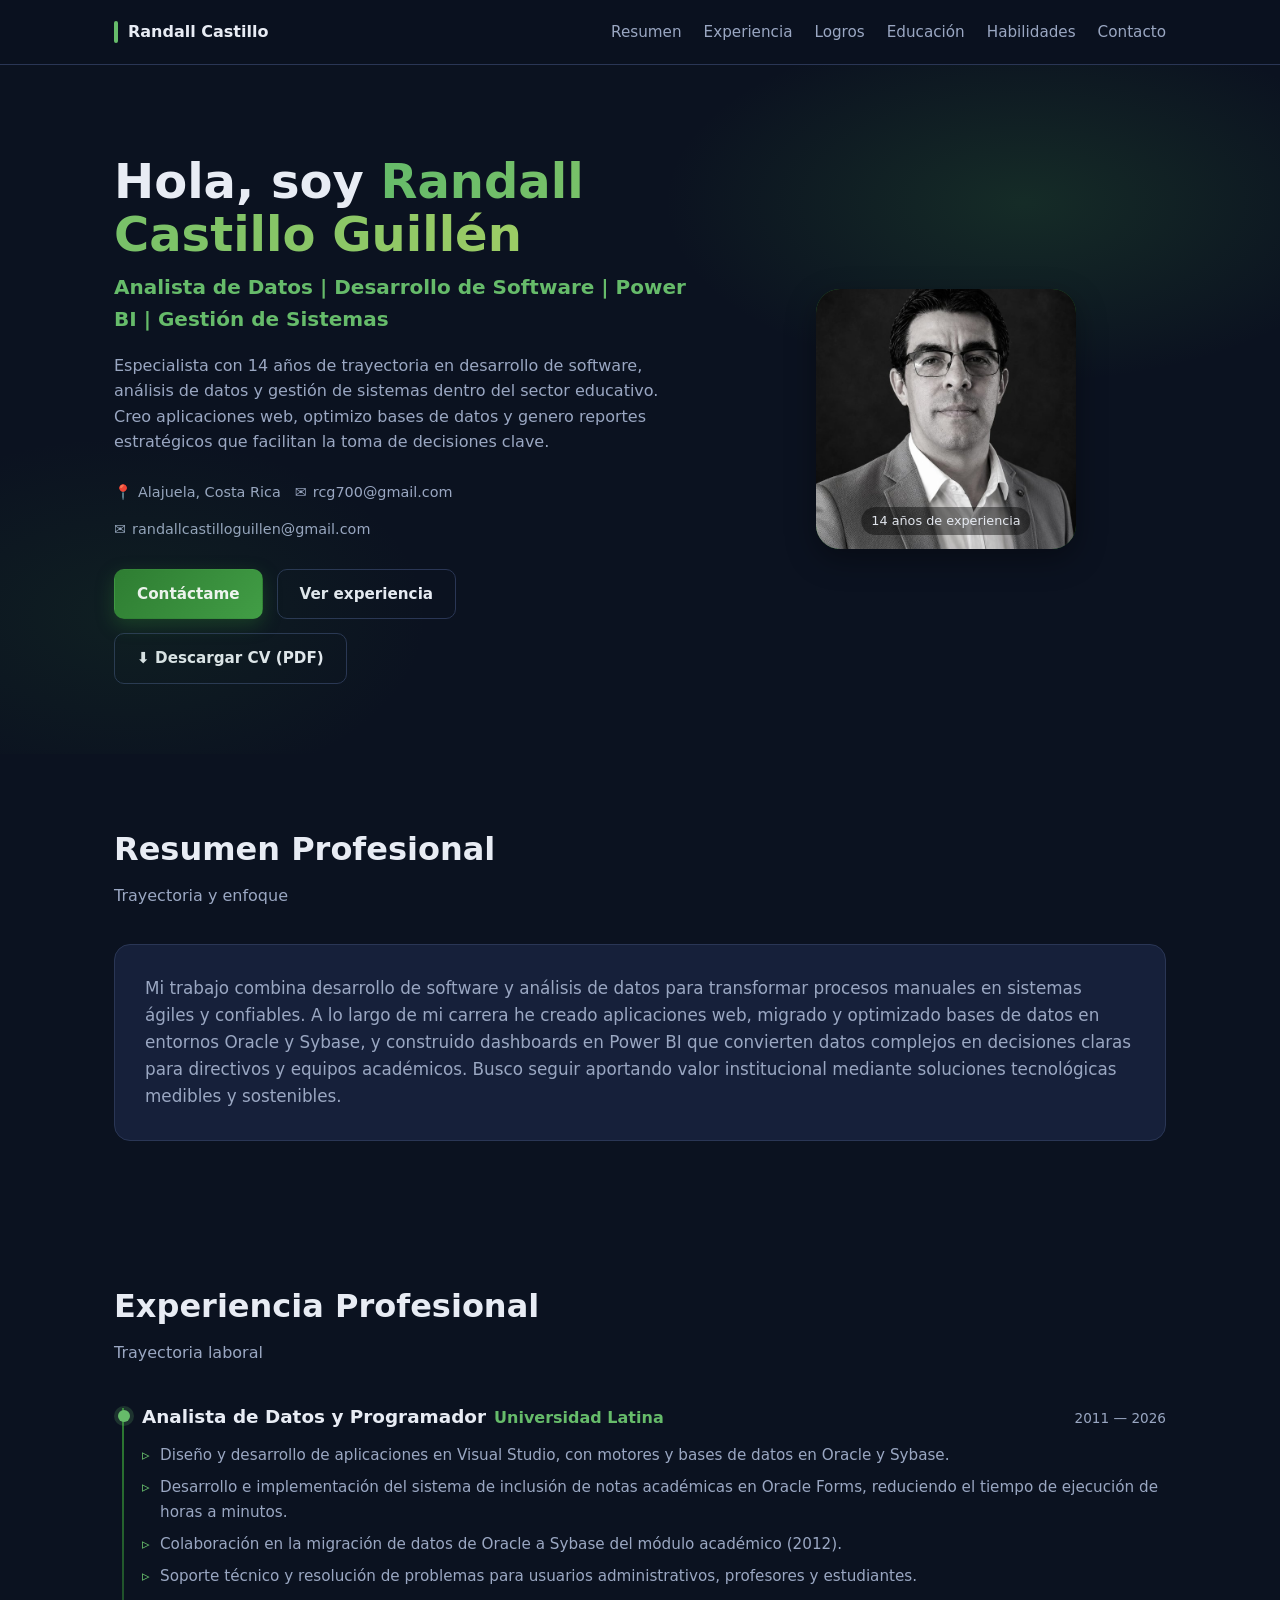
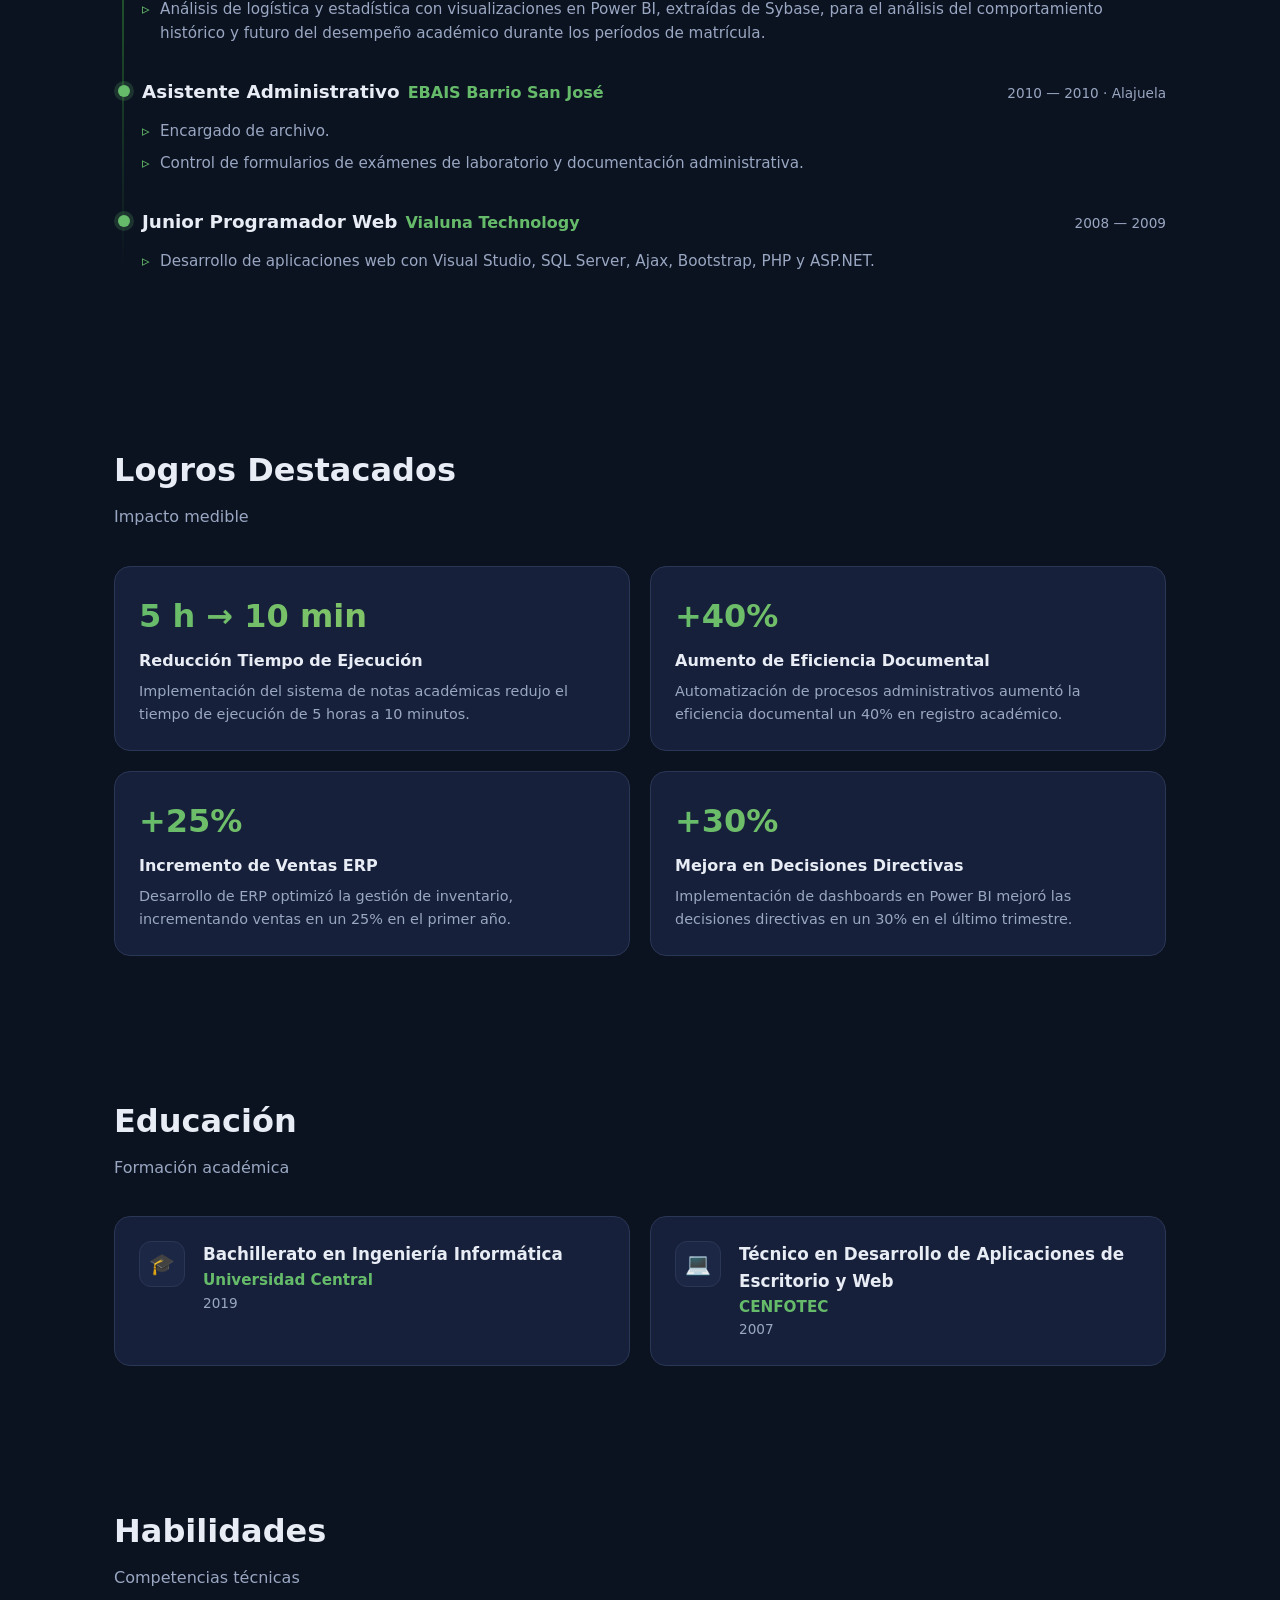
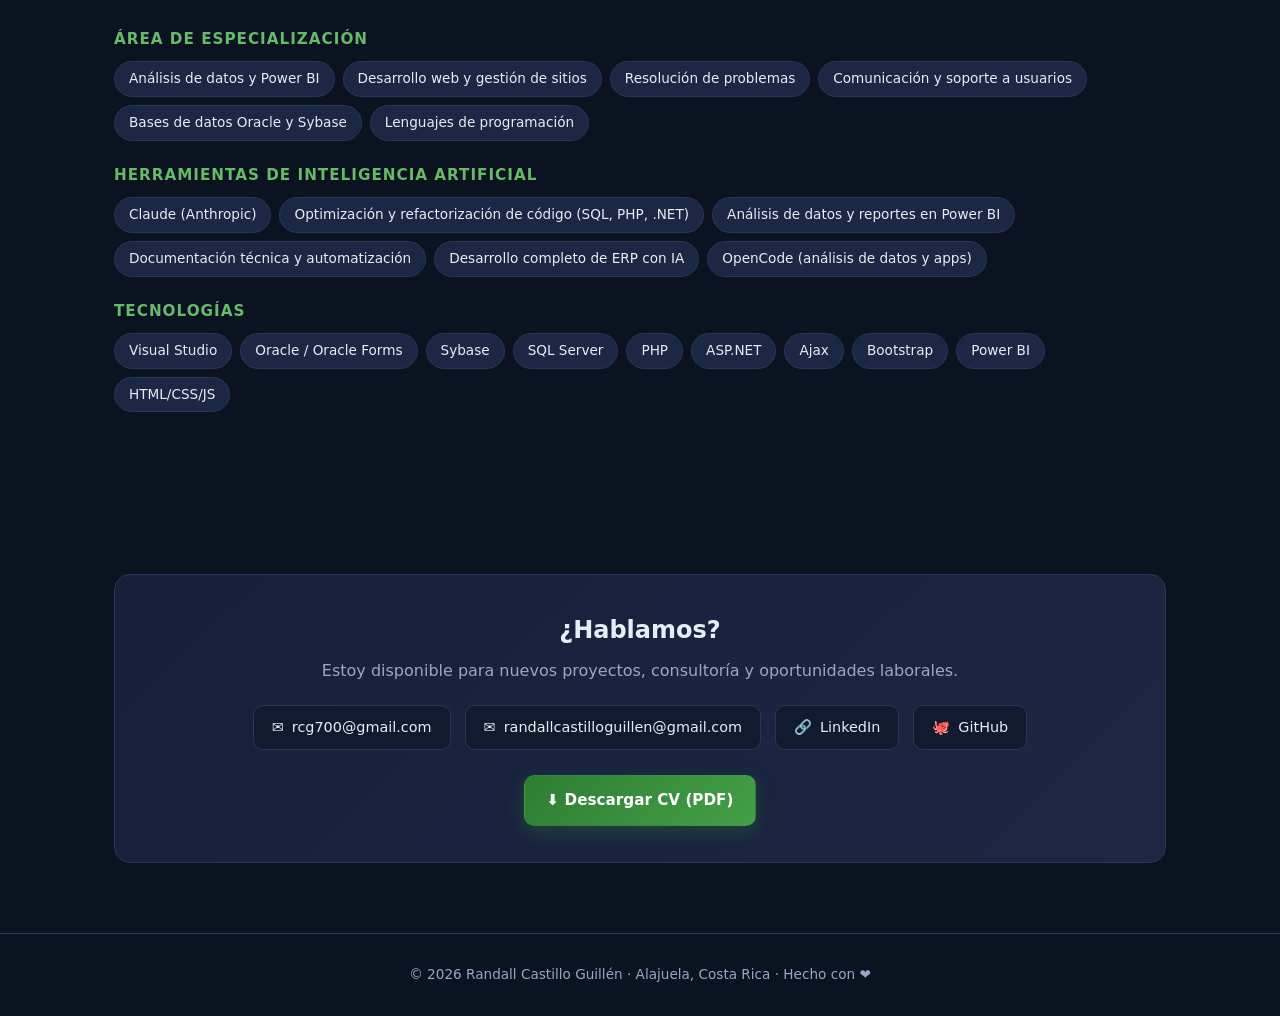
==== commit ef84dd49: "feat: descarga directa del CV en PDF y baja botón de contacto 5px" ====
--- a/index.html
+++ b/index.html
@@ -96,7 +96,7 @@
         <div class="cta">
           <a class="btn btn-primary" href="#contacto">Contáctame</a>
           <a class="btn btn-ghost" href="#experiencia">Ver experiencia</a>
-          <button class="btn btn-ghost js-print" type="button"><span aria-hidden="true">⬇️</span> Descargar CV (PDF)</button>
+          <a class="btn btn-ghost" href="cv.pdf" download="Randall-Castillo-CV.pdf"><span aria-hidden="true">⬇️</span> Descargar CV (PDF)</a>
         </div>
       </div>
       <div class="avatar" aria-label="Foto de Randall Castillo Guillén">
@@ -270,7 +270,7 @@
         <a href="https://www.linkedin.com/in/randall-castillol-5161174b/" target="_blank" rel="noopener noreferrer"><span aria-hidden="true">🔗</span> LinkedIn</a>
         <a href="https://github.com/rcg700-cmd" target="_blank" rel="noopener noreferrer"><span aria-hidden="true">🐙</span> GitHub</a>
       </div>
-      <button class="btn btn-primary js-print" type="button"><span aria-hidden="true">⬇️</span> Descargar CV (PDF)</button>
+      <a class="btn btn-primary" href="cv.pdf" download="Randall-Castillo-CV.pdf"><span aria-hidden="true">⬇️</span> Descargar CV (PDF)</a>
     </div>
   </div>
 </section>
--- a/styles.css
+++ b/styles.css
@@ -109,7 +109,7 @@
 .contact-links{display:flex;flex-wrap:wrap;justify-content:center;gap:14px}
 .contact-links a{display:inline-flex;align-items:center;gap:8px;padding:10px 18px;border-radius:10px;background:var(--bg2);border:1px solid var(--line);color:var(--text);font-size:.9rem}
 .contact-links a:hover{border-color:var(--accent3);text-decoration:none}
-.contact .js-print{margin-top:20px}
+.contact .btn{margin-top:25px}
 
 footer{padding:30px 0;border-top:1px solid var(--line);color:var(--muted);font-size:.85rem;text-align:center}
 
